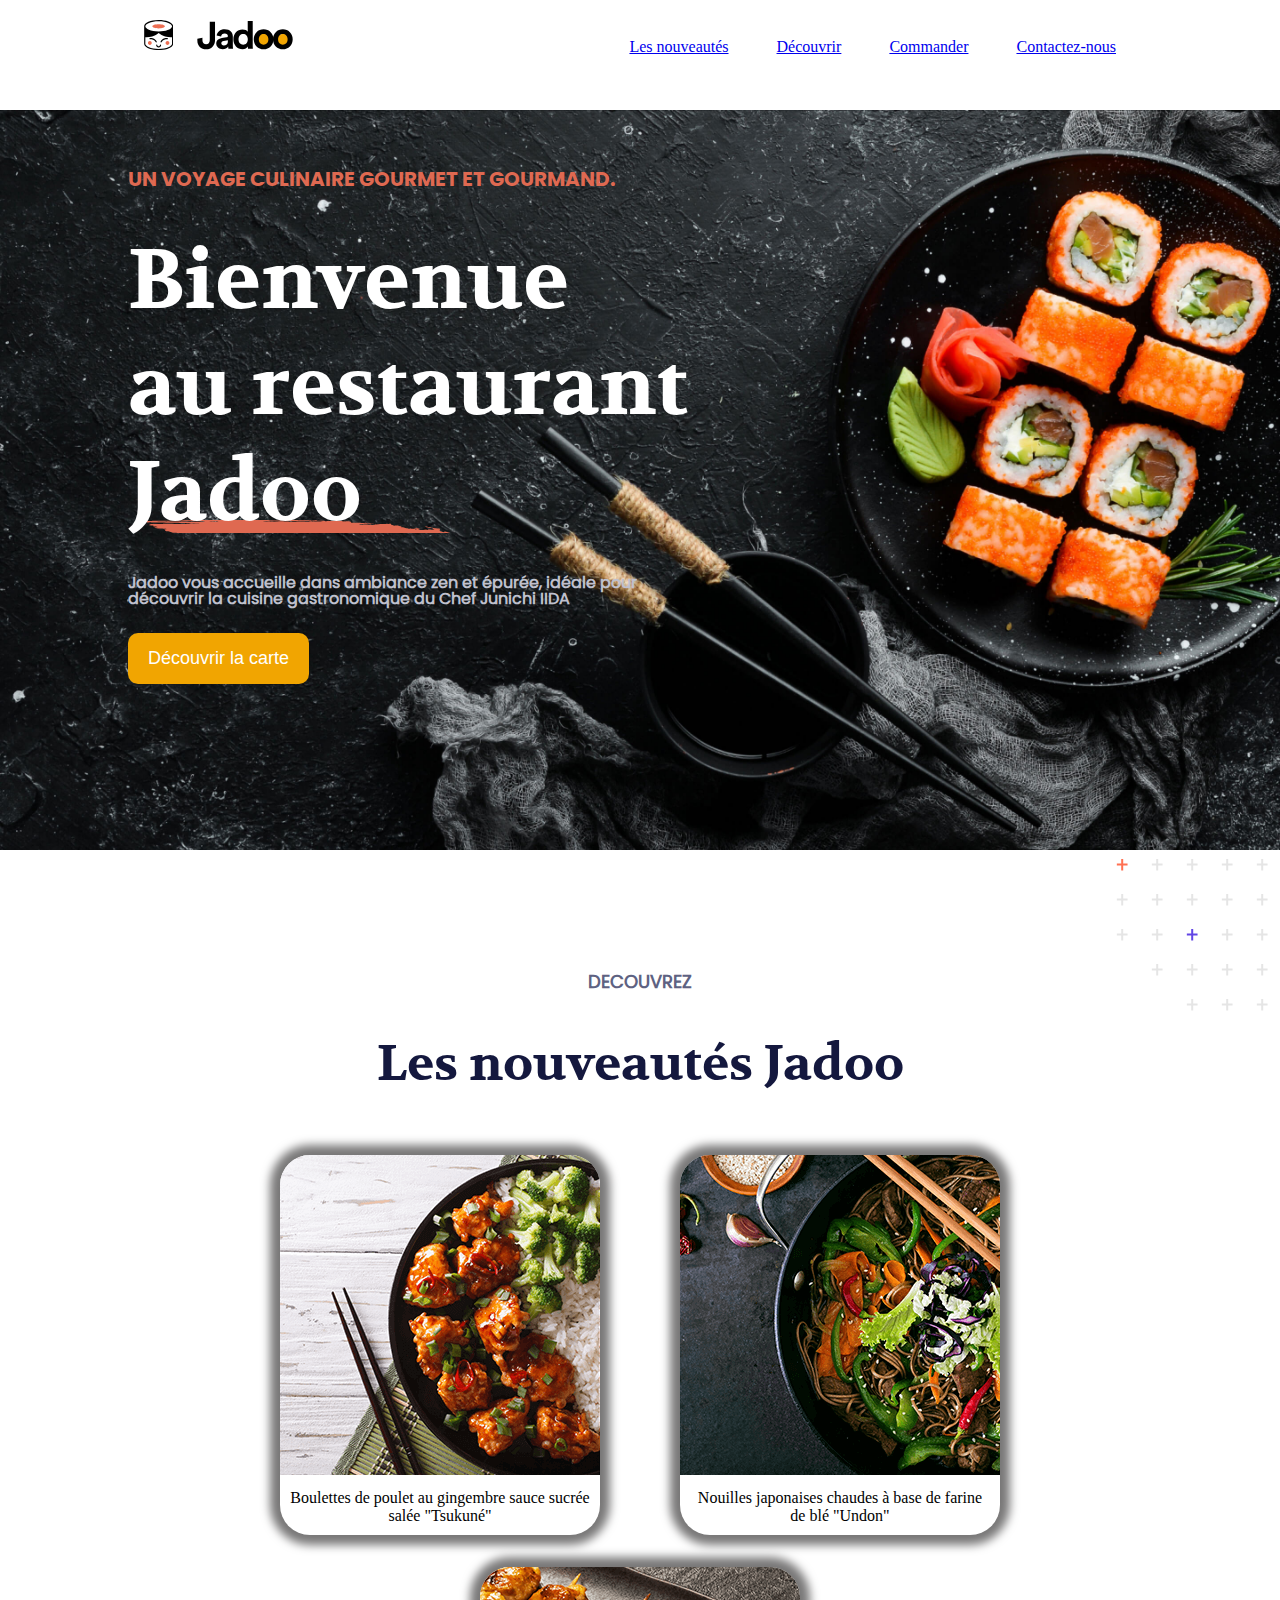
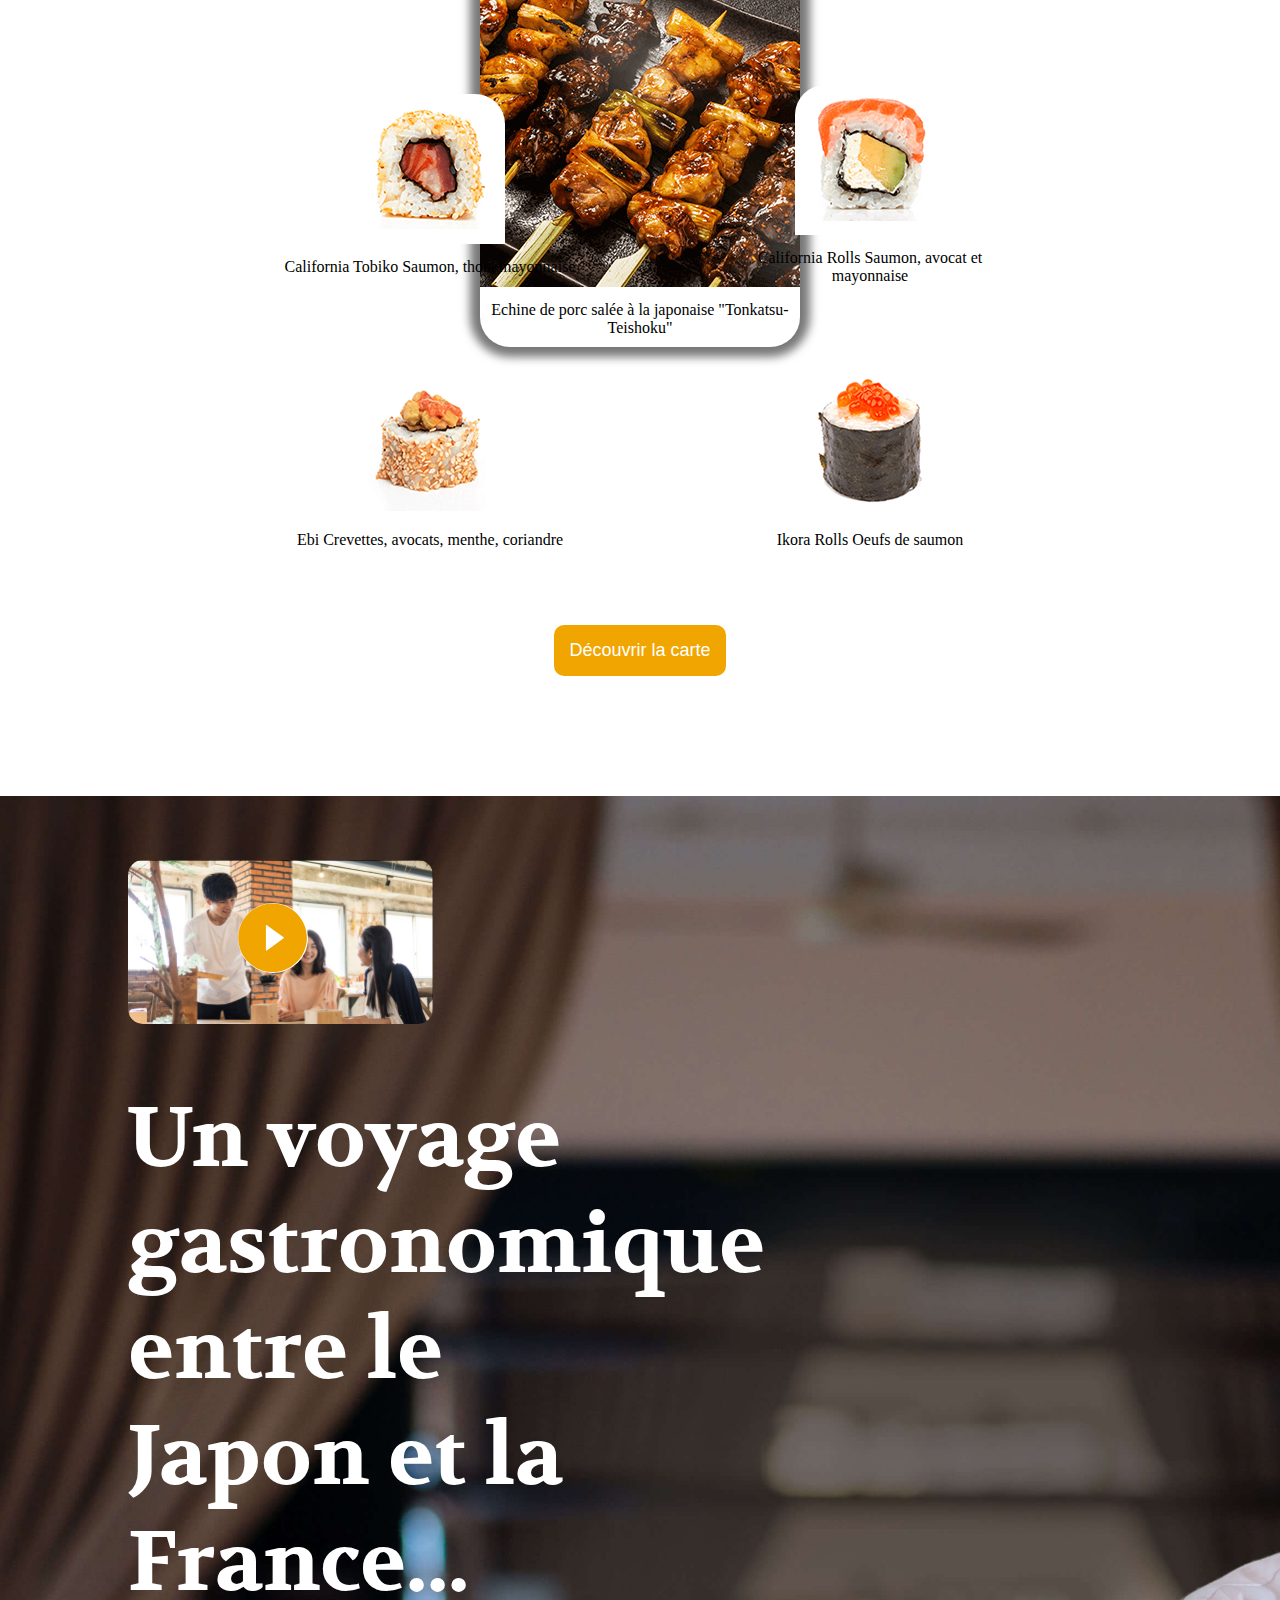
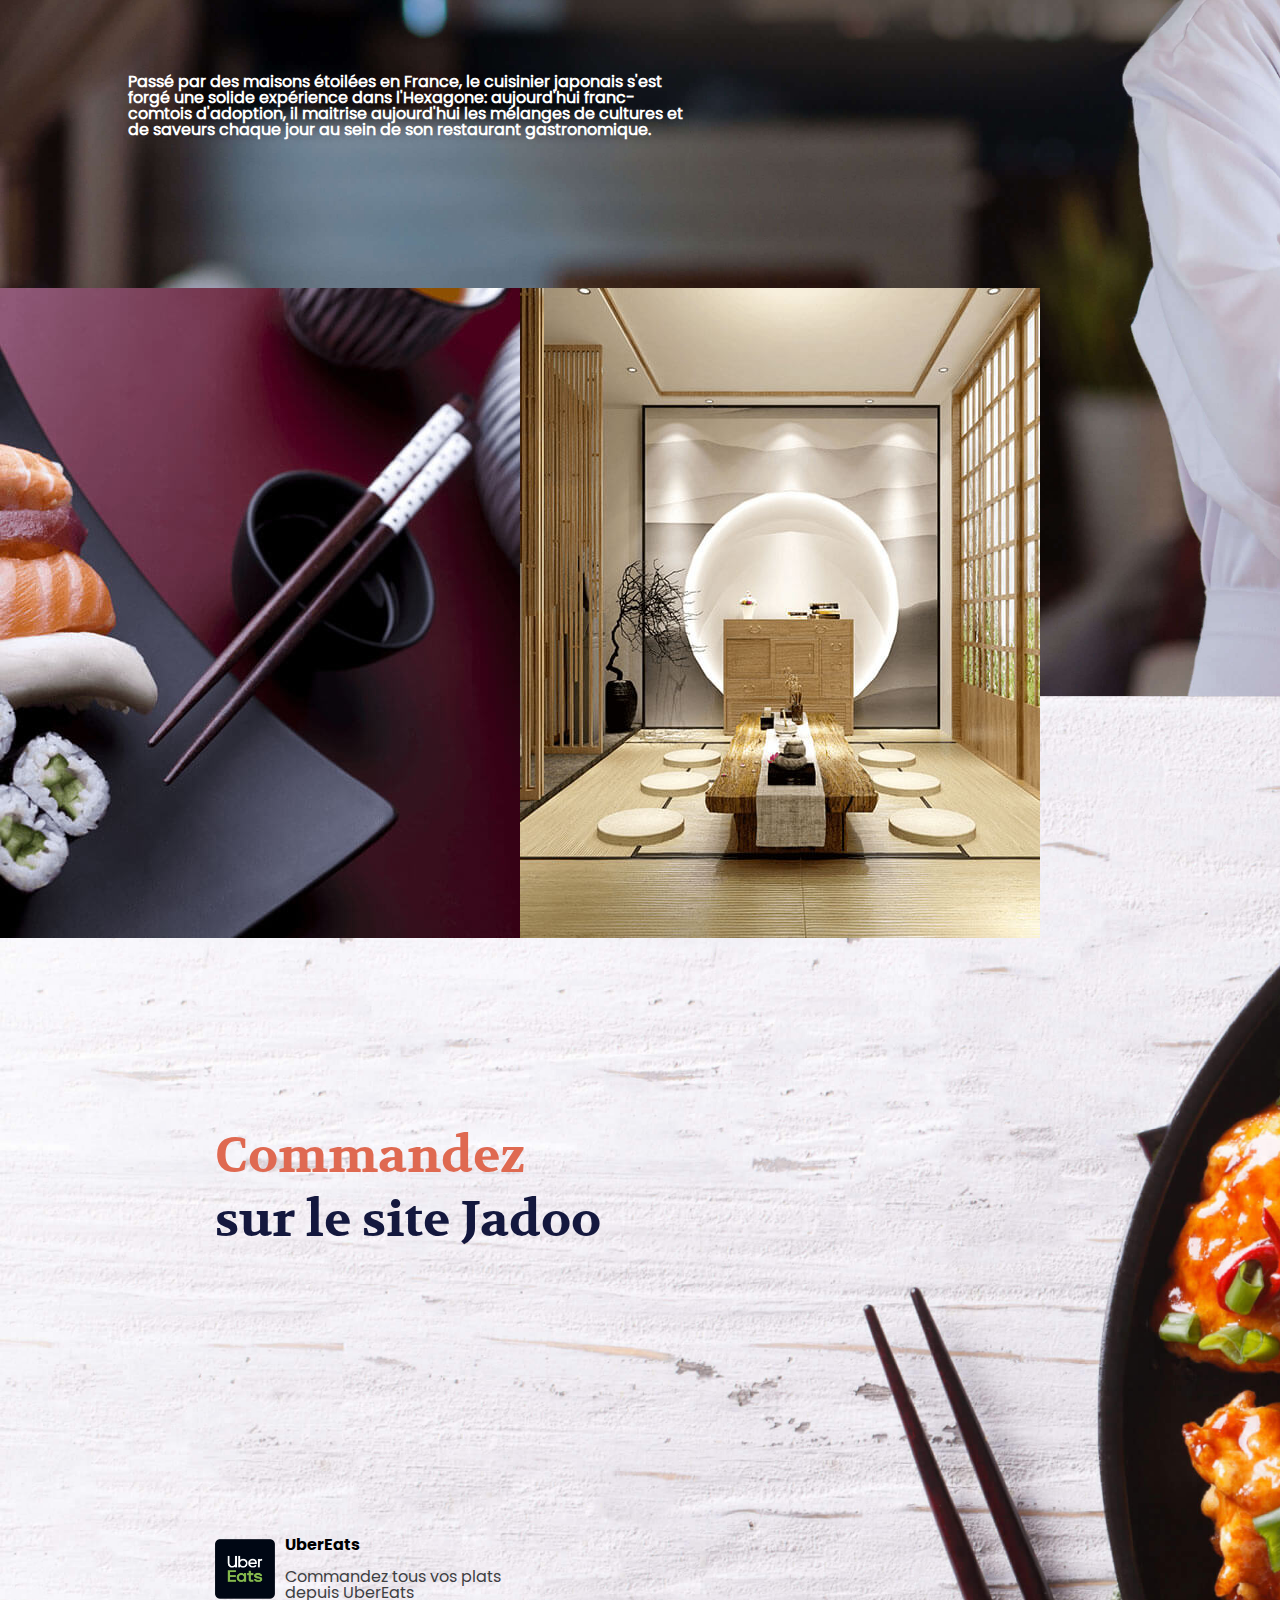
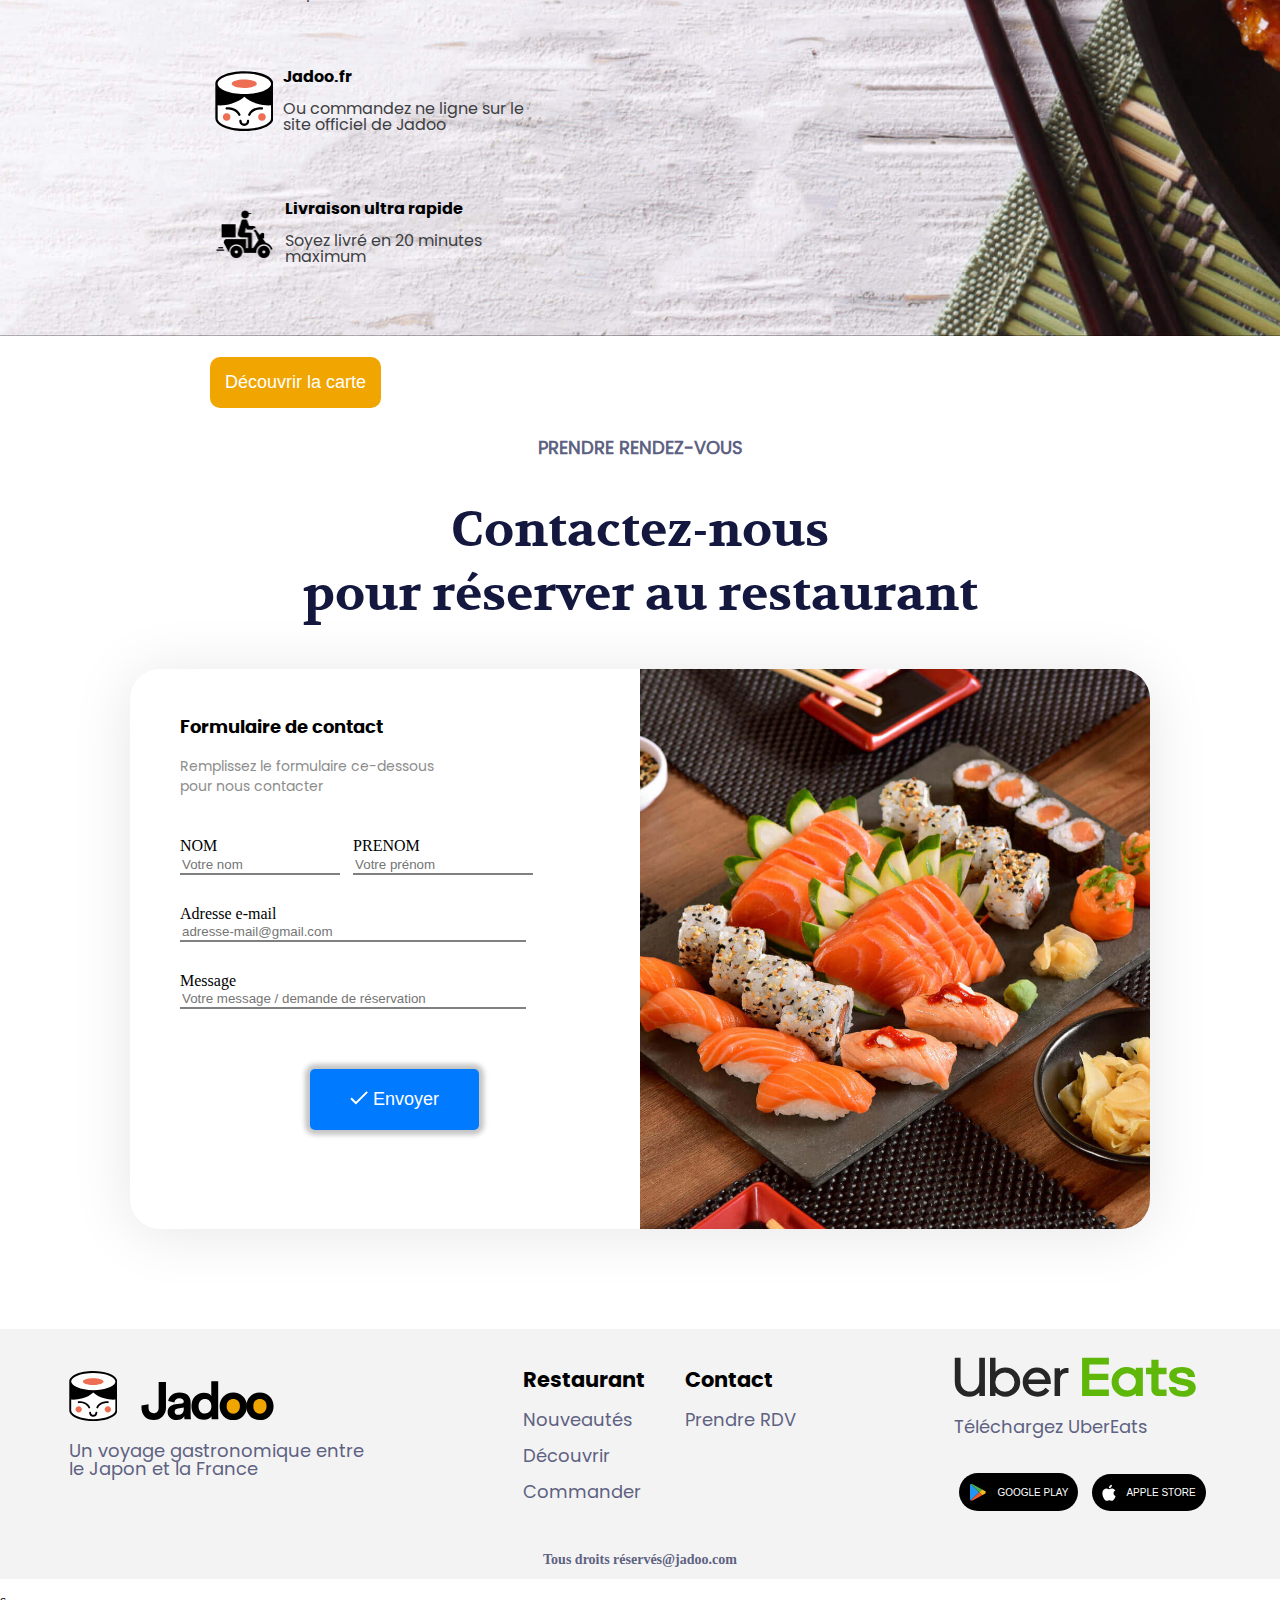
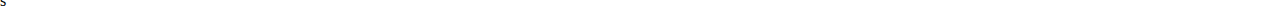
==== jadoo.html @ a207dadd "Signed-off-by: FR-Marie <marie.favre.rochex@gmail.com> jadoo html css non responsive" ====
<!DOCTYPE html>
<html lang="en">
<head>
    <meta charset="UTF-8">
    <meta http-equiv="X-UA-Compatible" content="IE=edge">
    <meta name="viewport" content="width=, initial-scale=1.0">
    <title>Document</title>
    <link rel="stylesheet" href="css/styles.css" type="text/css">
    <link rel="stylesheet" href="css/fonts.css">
</head>

<body>  
    <header>
    <div class="logo">
        <img src="img/logo_jadoo_1.svg" alt="le logo dessin">
        <img src="img/logo_jadoo_2.svg" alt="le logo Jadoo texte">
    </div>

<nav>
    <ul>
        <li id="menu-bouton-1" class="menu-bouton">
            <a href="#">Les nouveautés</a>
        </li>
        <li id="menu-bouton-2" class="menu-bouton">
            <a href="#">Découvrir</a>
        </li>
        <li id="menu-bouton-3" class="menu-bouton">
            <a href="#">Commander</a>
        </li>
        <li id="menu-bouton-4" class="menu-bouton">
            <a href="#">Contactez-nous</a>
        </li>
    </ul>
</nav>
    </header>

<!--SECTION1-->
    <section id="section1">

        <article class="article-1">
            <h3 class="texte-couleur-saumon">UN VOYAGE CULINAIRE GOURMET ET GOURMAND.</h3>
            <h1 class="souligne-texte-rose">Bienvenue <br> au restaurant <br> Jadoo</h1>
            <h5 class="texte-couleur-gris-1">Jadoo vous accueille dans ambiance zen et épurée, idéale pour découvrir la cuisine gastronomique du Chef Junichi IIDA</h5>
            <button class="bouton-jaune">Découvrir la carte</button>
        </article>

    </section>

<!--SECTION2-->
    <section id="section2">
        
        <h4>DECOUVREZ</h4>
        <h2>Les nouveautés Jadoo</h2>
            <div id="conteneur-nouveautés" class="conteneur-elements">
                <div class="conteneur-nouveautés conteneur-carte-en-ligne">

                    
                        <figure class="plat">
                            <img src="img/plat_1.png" alt="plat_1" title="plat_1">
                            <figcaption>Boulettes de poulet au gingembre sauce sucrée salée "Tsukuné"</figcaption>
                        </figure>
                    
                    
                        <figure class="plat">
                            <img src="img/plat_2.png" alt="plat_2" title="plat_2">
                            <figcaption>Nouilles japonaises chaudes à base de farine de blé "Undon"</figcaption>
                        </figure>
                    
                   
                        <figure class="plat">
                            <img src="img/plat_3.png" alt="plat_3" title="plat_3">
                            <figcaption>Echine de porc salée à la japonaise "Tonkatsu-Teishoku"</figcaption>
                        </figure>
                    
                </div>
            </div>

        <div id="conteneur-maki" class="conteneur-maki">
            <div class="conteneur-carte conteneur-carte-en-ligne">
                
                    <figure class="maki">
                        <img src="img/maki_1.png" alt="maki_1" title="maki_1">
                        <figcaption>California Tobiko
                        Saumon, thon, mayonnaise
                    </figcaption>
                    </figure>
                
                    <figure class="maki">
                        <img src="img/maki_2.png" alt="maki_2" title="maki_2">
                        <figcaption>California Rolls
                        Saumon, avocat et mayonnaise
                    </figcaption>
                    </figure>
                
                    <figure class="maki">
                        <img src="img/maki_3.png" alt="maki_3" title="maki_3">
                        <figcaption>Ebi
                        Crevettes, avocats, menthe, coriandre
                    </figcaption>
                    </figure>
                
                    <figure class="maki">
                        <img src="img/maki_4.png" alt="maki_4" title="maki_4">
                        <figcaption>Ikora Rolls
                        Oeufs de saumon
                    </figcaption>
                    </figure>
                
            </div>
        </div>
        <div class="decouvrir"><button class="bouton-jaune2">Découvrir la carte</button></div>
        
        
    </section>

<!--SECTION3-->
    <section id="section3">
        <div class="conteneur-video">
           <img src="img/visu_video.jpg" alt="Prévisualisation vidéo">
        </div>
        <div class="video-lecture-bouton">
            <img src="img/button_play.svg" alt="bouton lecture">
        </div>

    
<article class="article-1">
    <div>
        <h1 class="voyage-gastronomique">
        Un voyage <br> gastronomique entre le Japon et la France...
        </h1>
    </div>
        <h5 class="texte-blanc">Passé par des maisons étoilées en France, le cuisinier japonais s'est forgé une solide expérience dans l'Hexagone: aujourd'hui franc-comtois d'adoption, il maitrise aujourd'hui les mélanges de cultures et de saveurs chaque jour au sein de son restaurant gastronomique.</h5>
</article>

    <div class="photos-hors-champs">
        <img src="img/wrapper_illustration_1.jpg" alt="">
        <img src="img/wrapper_illustration_2.jpg" alt="">
    </div>

    </section>


 <!--SECTION4-->

     <section id="section4">
             <h4 class="rapide-et-pratique">RAPIDE ET PRATIQUE</h4>
             <h2 class="commandez">
                 <span class="texte-couleur-saumon">Commandez</span><br>
                 sur le site Jadoo
             </h2>

             <div class="conteneur-elements"></div>
             <div class="conteneur-commandes">

                 <figure class="commande-ubereats">
                     <img src="img/logo_uberEats.png" alt="ubereats" title="ubereats">
                     <figcaption>
                         <p class="texte-poppins-bold">UberEats</p>
                         <p class="texte-gris">Commandez tous vos plats depuis UberEats</p>
                     </figcaption>
                 </figure>

                 <figure class="commande-jadoo">
                     <img src="img/logo_jadoo_1.svg" alt="jadoo" title="jadoo">
                     <figcaption>
                         <p class="texte-poppins-bold">Jadoo.fr</p>
                         <p class="texte-gris">Ou commandez ne ligne sur le site officiel de Jadoo</p>
                     </figcaption>
                 </figure>

                 <figure class="livraison">
                    <img src="img/logo_transport.png" alt="livraison" title="livraison">
                    <figcaption>
                        <p class="texte-poppins-bold">Livraison ultra rapide</p>
                        <p class="texte-gris">Soyez livré en 20 minutes maximum</p>
                    </figcaption>
                    </figure>
             </div>

             <button class="bouton-jaune3">Découvrir la carte</button> 
</section>

 <!--SECTION5-->

<section id="section5">
    <h4 class="prendre-rendez-vous">PRENDRE RENDEZ-VOUS</h4>
    <h2 class="contactez-nous">Contactez-nous<br>pour réserver au restaurant</h2>

<!--FORMULAIRE-->

    <div class="conteneur-formes">

        <div class="forme-gauche">
            <div class="formulaire1">Formulaire de contact</div>
            <div class="formulaire2">Remplissez le formulaire ce-dessous<br>pour nous contacter</div>
        

        <form method="get" action="">
            <div class="formulaire-2-champs-inline">

             <span>
                <label for="NOM">NOM</label>
                <input type="text" id="NOM" placeholder="Votre nom">
             </span>
                   <span>
                    <label for="PRENOM">PRENOM</label>
                    <input type="text" id="PRENOM" placeholder="Votre prénom">
                   </span>

        
                    
            </div>

                <div class="email">
                    <label for="Adresse e-mail">Adresse e-mail</label>
                    <input type="text" id="Adresse e-mail" placeholder="adresse-mail@gmail.com">
                </div>

                <div class="message">
                    <label for="Message">Message</label>
                    <input type="text" required id="Message" placeholder="Votre message / demande de réservation">
                </div>
        </form>

        <button class="envoyer" value="submit">
            <img src="img/bouton_formulaire_coche.svg" alt="coche-formulaire">
            <span>Envoyer</span>
        </button>


        </div>

    <div class="forme-droite"></div>
</div>
</section>
<!--FOOTER-->

<footer>

    <div class="conteneur-elements">
        <div class="footer-logo">
            <div class="logo-1"><img src="img/logo_jadoo_1.svg" alt="logo-jadoo-1"></div>
            <div class="logo-2"><img src="img/logo_jadoo_2.svg" alt="logo-jadoo-2"></div>
            <p class="texte">Un voyage gastronomique entre <br> le Japon et la France</p>
        </div>

        <div class="footer-plan">
            <div class="restaurant">
                <p class="texte-titre">Restaurant</p>
                <p class="texte">Nouveautés</p>
                <p class="texte">Découvrir</p>
                <p class="texte">Commander</p>
            </div>

            <div class="contact">
                <p class="texte-titre">Contact</p>
                <p class="texte">Prendre RDV</p>
            </div>
        </div>

        <div class="footer-uber">
            <div class="image-uber-eats">
                <img src="img/logo_uberEats_2.svg" alt="logo-uverteats">
            </div>
            <p class="texte">Téléchargez UberEats</p>
            <div class="boutonA">
                <img src="img/" alt="">
            </div>
            <button class="bouton-google">
                <img src="img/logo_google_play.svg" alt="play store" title="play store">GOOGLE PLAY
            </button>
            <button class="bouton-apple">
                <img src="img/logo_apple.svg" alt="apple store" title="apple store">APPLE STORE
            </button>
        </div>

    </div>

    <h5 class="copyright">Tous droits réservés@jadoo.com</h5>s

</footer>



</body>
</html>
---- css/styles.css ----
html, body{
    margin: 0;
    padding: 0;
    box-sizing: border-box;
}

header{
    height: 70px;
    background-color: white;
    display: flex;
    position: sticky;
    top: 0%;
    padding: 20px;
    justify-content: space-between;
    z-index: 2;
}
.logo{
  margin-left: 10%;
}
nav{
    margin-right: 10%;
}
.logo img:first-child{
    margin-right: 20px;
    max-height: 100%;
    height: 30px;
}
header nav ul{
    display: flex;
    list-style-type: none;
    margin: 0%;
    padding-right: 20px;
    white-space: pre;
}

/* SECTION1*/

#section1{
    background-image: url("../img/illustration_principale.jpg");
    background-repeat: no-repeat;
    background-size: cover;
}
.souligne-texte-rose{
    background-image: url("../img/souligne_rose.svg");
    background-repeat: no-repeat;
    background-position: 10px 95%;
    margin: 40px 0 20px;
}
    
.article-1{
    
    width:565px;
    height: 700px;
    margin-left: 10%;
    padding-top: 40px;
}
h3{
    font-family: "poppins-bold";
    font-size: 20px;
    color: #df6951;
}

h1{
    font-family: "volkhov-bold";
    font-size: 84px;
    color: white;
    
}
.texte-couleur-gris-1{
    font-family: "poppins-regular";
    font-size: 16px;
    color: #bfc0cd;
}
.bouton-jaune{
    color: white;
    background-color: #f1a501;
    border-radius: 10px;
    cursor: pointer;
    font-size: 18px;
    font-family: Arial, Helvetica, sans-serif;
    padding: 15px 20px;
    border: none;
}

/* SECTION2*/

#section2{
    justify-content: center;
    background: url(../img/decor_1.svg) no-repeat white;
    background-position: 99% 0%;
    padding: 100px;
}

/*TITRES*/
h4{
    font-family: "poppins-regular";
    font-size: 18px;
    color: #5e6282;
    text-align: center;
}
h2 {
    font: 50px "volkhov-bold";
    color: #14183e;
    text-align: center;

}

/******PLATS******/

.conteneur-elements{
    display: flex;
    flex-wrap: wrap;
    width: 100%;
    align-items: center;
    justify-content: center;
}

.conteneur-nouveautés.conteneur-carte-en-ligne{
    display: flex;
    justify-content: center;
    align-items: center;
    flex-wrap: wrap;
}
figure{
    width: 320px;
    align-items: center;
    justify-content: center;
}
figure img{
    border-top-left-radius: 30px;
    border-top-right-radius: 30px;
}
figcaption{
    padding: 10px;
    text-align: center;
}
.plat{
    box-shadow: 0px 0px 10px 10px rgb(121, 120, 120);
    border-radius: 30px;
}

/******MAKIS******/

.conteneur-maki{
    padding: 10px;
    width: 100%;
    display: flex;
    flex-wrap: wrap;
    align-items: center;
    justify-content: center;
    margin-top: 300px;
}
.conteneur-carte.conteneur-carte-en-ligne{
    width: 100%;
    display: flex;
    flex-wrap: wrap;
    align-items: center;
    justify-content: center;
}
.maki img{
    justify-content: center;
    align-items: center;
}
.maki figcaption{
    justify-content: center;
    align-items: center;
    padding: 10px;
}
.maki{
    border-radius: 30px;
    display: block;
    padding: 20px;
    text-align: center;
}
.maki:hover{
    box-shadow: 0px 0px 10px 10px #df6951;
}
.decouvrir{
    text-align: center;
    margin: 20px 0px 20px 0px;
}

/*****BOUTON DECOUVRIR******/

.bouton-jaune2{
    color: white;
    background-color: #f1a501;
    border-radius: 10px;
    cursor: pointer;
    font-size: 18px;
    font-family: Arial, Helvetica, sans-serif;
    border: none;
    padding: 15px;
}
.bouton-jaune2{
    align-content: center;
    justify-content: center;
}

/*****SECTION3*****/

#section3{
    height: 1500px;
    background-image: url("../img/illustration_chef.jpg");
    background-repeat: no-repeat;
    background-size: cover;
}
.conteneur-video img{
    margin-top: 5%;
    margin-left: 10%;
    width: 305px;
    height: 164px;
    border-radius: 15px;
}
.video-lecture-bouton{
    cursor: pointer;
    position: relative;
    width: 70px;
    height: 70px;
    margin-left: 10%;
    top: -125px;
    left: 110px;
    background: white;
    border: white;
    border-radius: 50px;
    z-index: 1;
}
.voyage-gastronomique{
    margin-top: -50px;
}
.texte-blanc{
    max-width: 100%;
    font-family: "poppins-regular";
    font-size: 16px;
    color: white;
}

.photos-hors-champs{
    position: absolute;
    flex-wrap: wrap;
    margin: 50px 0px 0px 0px;
    display: flex;
}

/******SECTION4******/

#section4{
    padding: 20px;
    height: 1200px;
    background-image: url(../img/illustration_commander.jpg);
    background-repeat: no-repeat;
    background-size: cover;
}
.rapide-et-pratique{
    font: 18px "poppins-regular";
    font-weight: 600;
    color: #5e6282;
    margin-top: 350px;
    margin-left: -1500px;
}
.commandez{
    width: 500px;
    margin-left: 195px;
    text-align: left;
}
.texte-couleur-saumon {
    color: #df6951;
}

/*****COMMANDES******/

.commande-ubereats{
    display: flex;
    margin-left: 195px;
    
}
.commande-jadoo{
    display: flex;
    margin-left: 195px;
}
.livraison{
    display: flex;
    margin-left: 195px;
}

/*****........................*****/

.texte-poppins-bold{
    font-family: "poppins-bold";
    font-size: 16px;
    text-align: left;
}

.texte-gris{
    font-family: "poppins-regular";
    color: #3e3f43;
    text-align: left;
}

/*****........................*****/

.commande-ubereats img{
    width: 60px;
    height: 60px;
    border-radius: 0;
}
.commande-jadoo img{
    width: 60px;
    height: 60px;
    border-radius: 0;
}
.livraison img{
    width: 60px;
    height: 60px;
    border-radius: 0;
}
.bouton-jaune3{
    color: white;
    background-color: #f1a501;
    border-radius: 10px;
    cursor: pointer;
    font-size: 18px;
    font-family: Arial, Helvetica, sans-serif;
    border: none;
    padding: 15px;
    margin-left: 190px;
    margin-top: 50px;
}

/*******SECTION5******/

#section5{
    position: relative;
    padding: 80px;
    padding-bottom: 100px;
}
.conteneur-formes{
    width: 1020px;
    height: 560px;
}
.conteneur-formes{ 
    display: table;
    width: 100%;
    box-shadow: 0px 4px 61px 0px rgb(0 0 0 / 10%);
    border-radius: 30px;
    max-width: 1020px;
    margin: auto;
}
.forme-droite, .forme-gauche{
    display: table-cell;
    width: 50%;
    height: 100%;
    vertical-align: top;
    text-align: left;
}
.forme-gauche{
    padding: 50px;
    border-top-left-radius: 30px;
    border-bottom-left-radius: 30px;
}
.forme-droite{
    background: url(../img/illustration_formulaire.jpg) no-repeat;
    background-size: cover;
}
.forme-droite {
    border-top-right-radius: 30px;
    border-bottom-right-radius: 30px;
}
.formulaire1{
    font-size: 18px;
    font-family: "poppins-bold";
    color: black;
}
.formulaire2{
    color: #8d8d8d;
    line-height: 20px;
    font-family: "poppins-regular";
    font-size: 14px;
}
.formulaire2{
    padding-top: 20px;
}

/*******CHAMPS********/

.formulaire-2-champs-inline{
    display: flex;
    margin-top: 40px;
    width: 100%;
    width: 90%;
}
.email{
    display: grid;
    margin: 30px;
    margin-left: 0px;
}
.message{
    display: grid;
    margin: 30px;
    margin-left: 0px;
}
input{
    border: none;
    border-bottom: 2px solid gray;
    width: 90%;
}
.envoyer{
    color: white;
    background-color: #007aff;;
    padding: 20px 40px;
    border-radius: 5px;
    border: none;
    cursor: pointer;
    margin-top: 30px;
    margin-left: 130px;
    box-shadow: 0px 0px 5px 5px rgb(197, 197, 197);
    font-size: 18px;
}
.envoyer:hover{
    background-color: #26da26;
}

/*******FOOTER*********/

footer{
    display: block;
    width: 100%;
    background-color: #f3f3f3;
    height: 250px;
    align-items: center;
}
.conteneur-elements{
    display: flex;
    flex-wrap: wrap;
    width: 100%;
    align-items: center;
    height: 200px;
    justify-content: space-around;
}

/**GAUCHE**/
.footer-logo{
    display: block;
    align-items: center;
    max-width: 100%;
}
.logo-1, .logo-2{
    display: inline-flex;
}
.logo-1 img{
    height: 50px;
}
.logo-2 img{
    padding-left: 20px;
    height: 40px;
}
.texte{
    font-size: 20px;
    font-family: "poppins-regular";
    color: #5e6282;
}
/**MILIEU**/
.footer-plan{
    display: flex;
    justify-content: center;
}
.texte-titre{
    font-family: "poppins-bold";
    font-size: 21px;
}
.texte{
    font-family: "poppins-regular";
    font-size: 18px;
    color: #5e6282;
}
.restaurant, .contact{
    margin: 20px;
}
/**DROITE**/
.footer-uber{
    align-items: center;
    max-width: 100%;
}
.image-uber-eats img{
    height: 40px;
}
.bouton-google, .bouton-apple{
    padding: 10px;
    background-color: black;
    border-radius: 30px;
    color: white;
    border: none;
    transition: 0.2s;
    margin: 0 5px 0 5px;
    font-size: 10px;
    display: inline-flex;
    align-items: center;
}
.bouton-apple img{
    margin: 0 10px 0 0;
}
.bouton-google img{
    margin: 0 10px 0 0;
}



/***COPYRIGHT**/
.copyright{
    text-align: center;
    color: #5e6282;
    font-size: 14px;
}
---- css/fonts.css ----
/*Intégration des polices d'écritures Poppins (bold-italic-regular) et Volkhov (bold-italic-regular)*/

@font-face {
    font-family: 'poppins-bold';
    src: url('../fonts/poppins-bold.woff2') format('woff2'), url('../fonts/poppins-bold.woff') format('woff');
    font-weight: normal;
    font-style: normal;
}

@font-face {
    font-family: 'poppins-italic';
    src: url('../fonts/poppins-italic.woff2') format('woff2'), url('../fonts/poppins-italic.woff') format('woff');
    font-weight: normal;
    font-style: normal;
}

@font-face {
    font-family: 'poppins-regular';
    src: url('../fonts/poppins-regular.woff2') format('woff2'), url('../fonts/poppins-regular.woff') format('woff');
    font-weight: normal;
    font-style: normal;
}

@font-face {
    font-family: 'volkhov-bold';
    src: url('../fonts/volkhov-bold.woff2') format('woff2'), url('../fonts/volkhov-bold.woff') format('woff');
    font-weight: normal;
    font-style: normal;
}

@font-face {
    font-family: 'volkhov-italic';
    src: url('../fonts/volkhov-italic.woff2') format('woff2'), url('../fonts/volkhov-italic.woff') format('woff');
    font-weight: normal;
    font-style: normal;
}

@font-face {
    font-family: 'volkhov-regular';
    src: url('../fonts/volkhov-regular.woff2') format('woff2'), url('../fonts/volkhov-regular.woff') format('woff');
    font-weight: normal;
    font-style: normal;
}

@font-face {
    font-family: 'open-sans-regular';
    src: url('../fonts/OpenSans-Regular.woff2') format('woff2'), url('../fonts/OpenSans-Regular.woff') format('woff');
    font-weight: normal;
    font-style: normal;
}

@font-face {
    font-family: 'open-sans-bold';
    src: url('../fonts/OpenSans-Bold.woff2') format('woff2'), url('../fonts/OpenSans-Bold.woff') format('woff');
    font-weight: normal;
    font-style: normal;
}
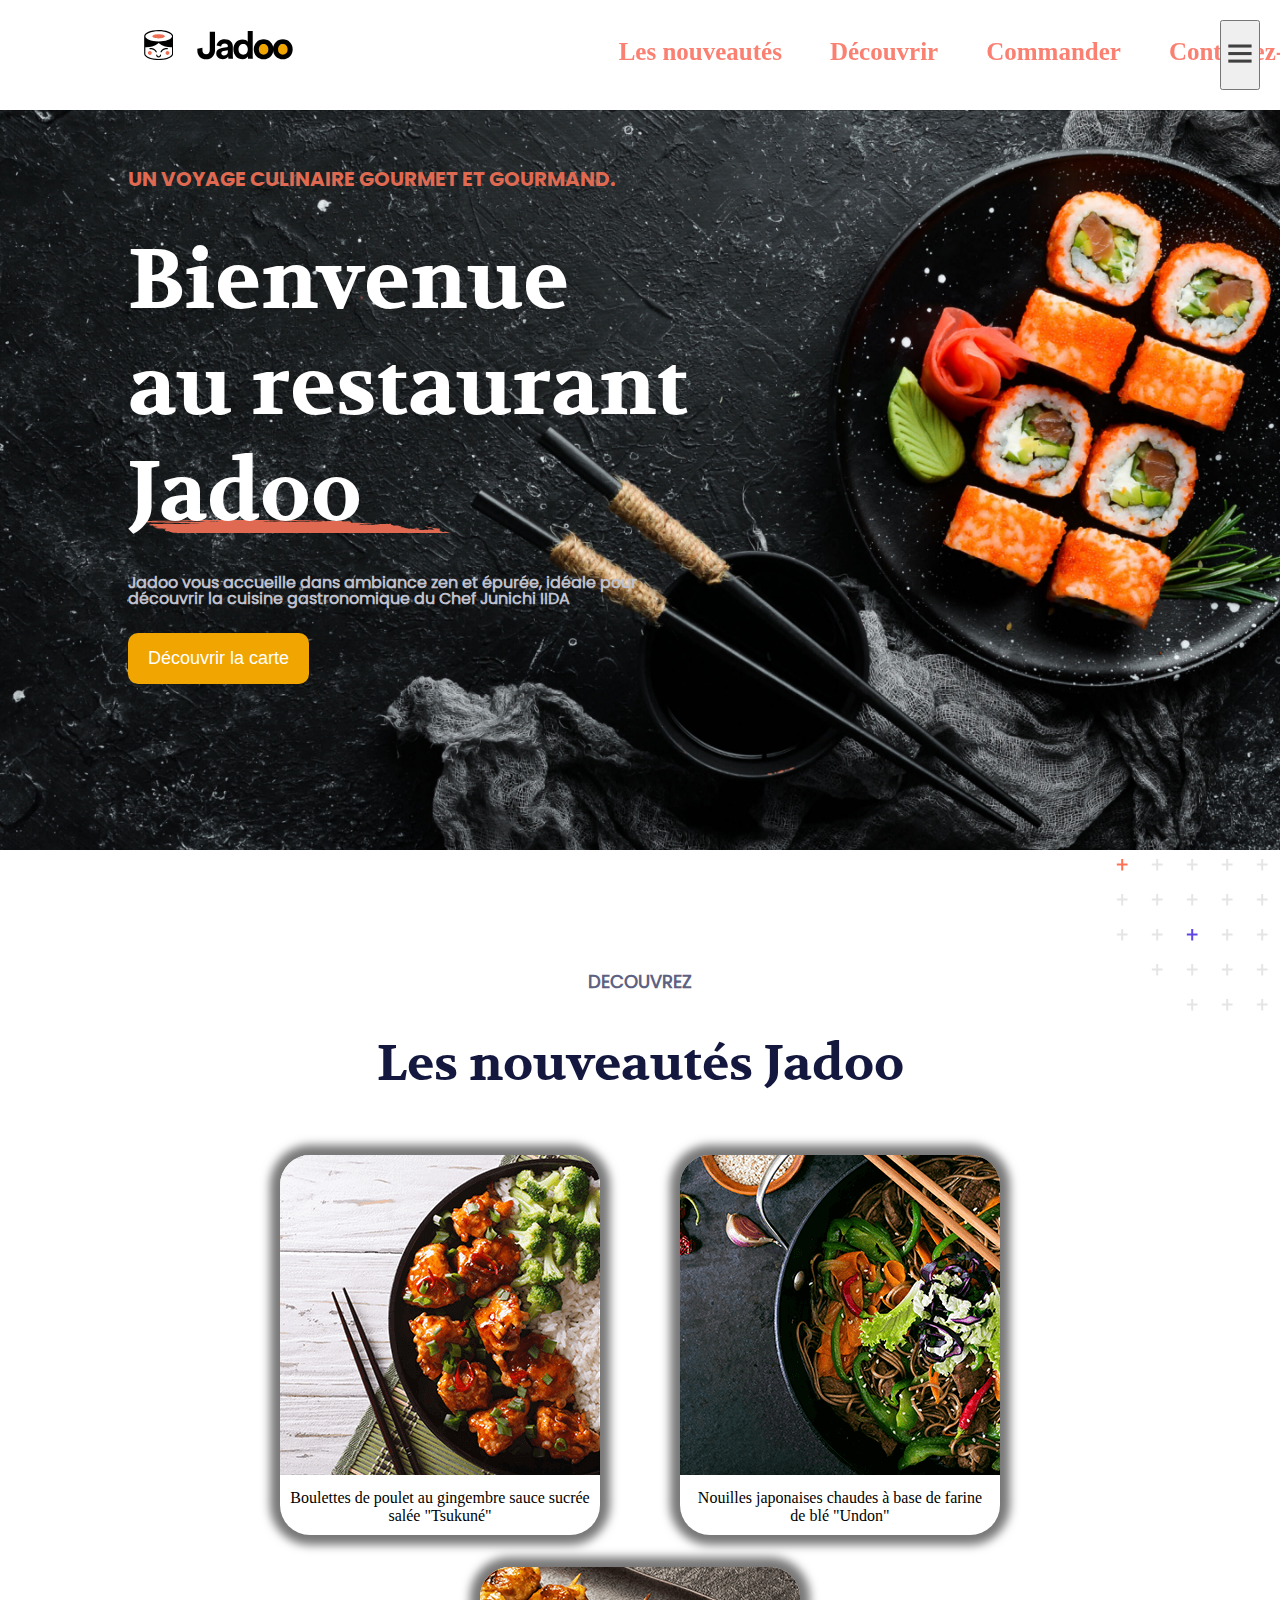
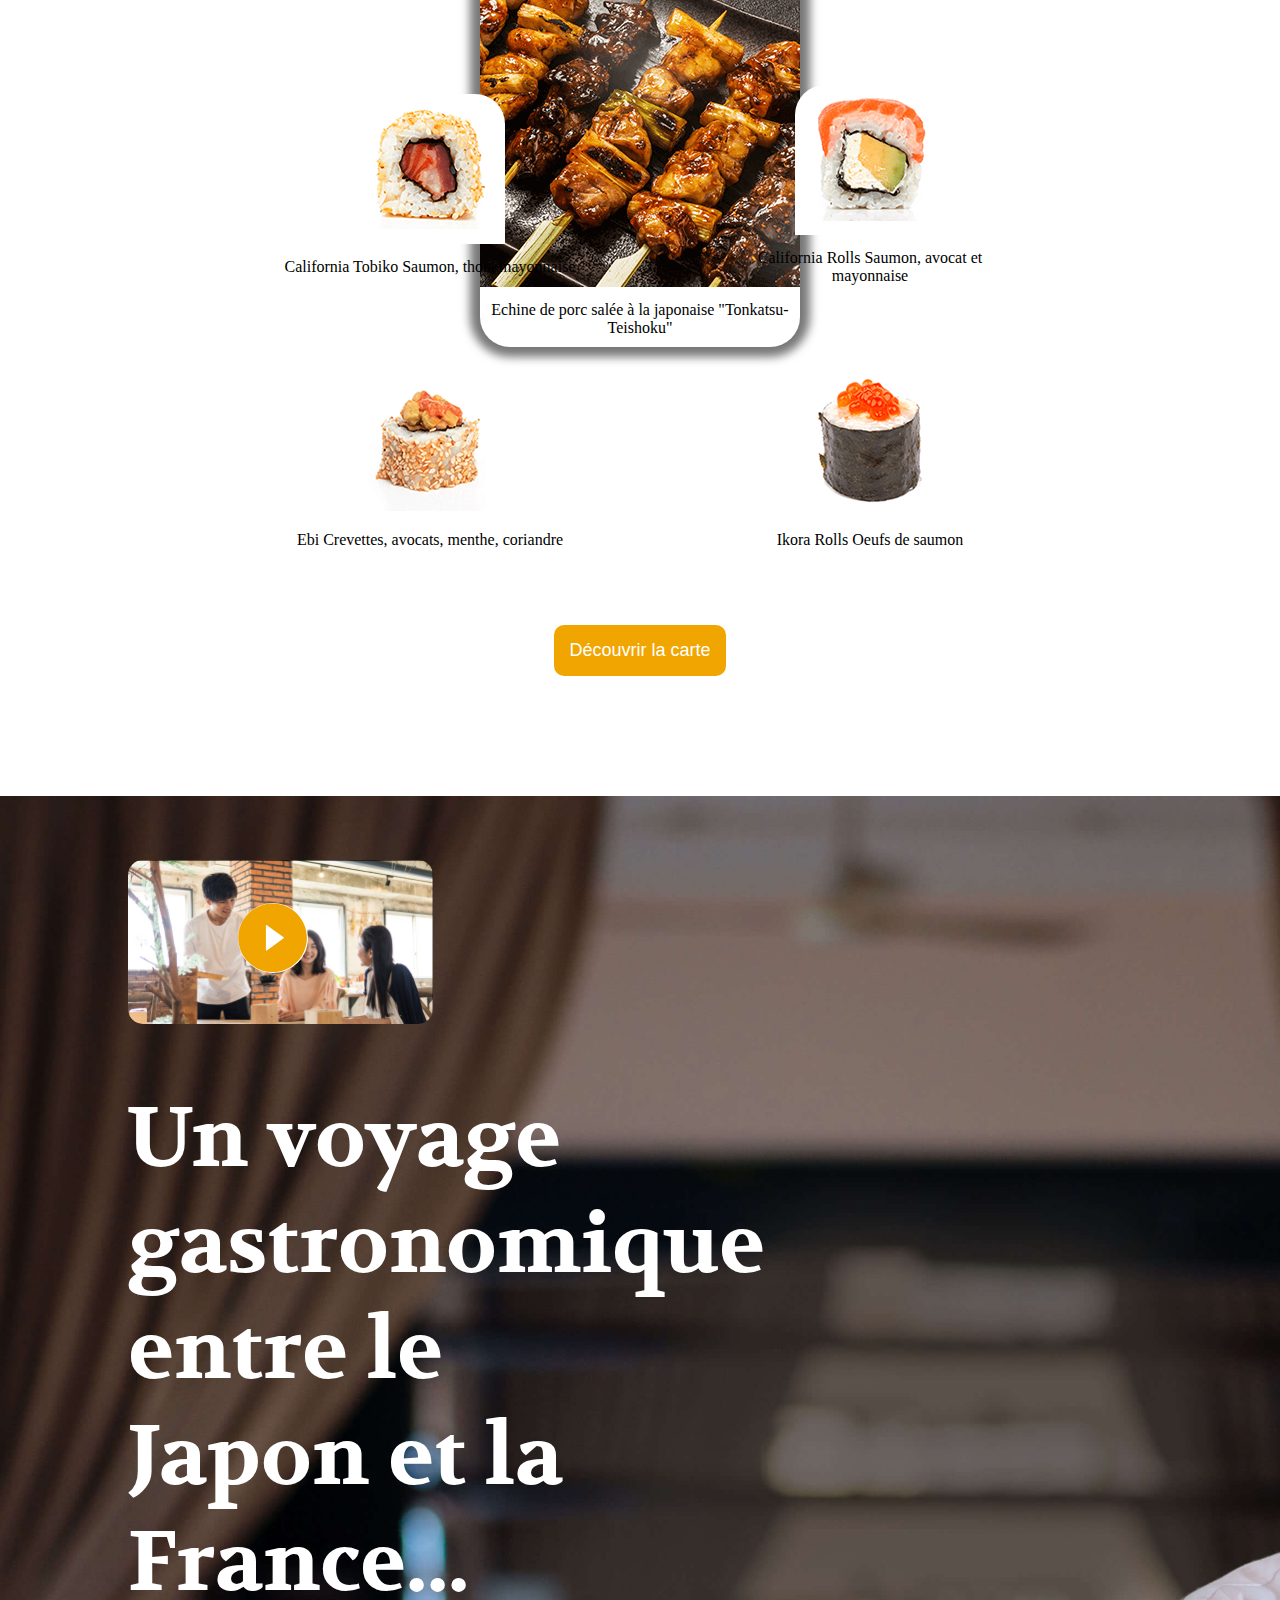
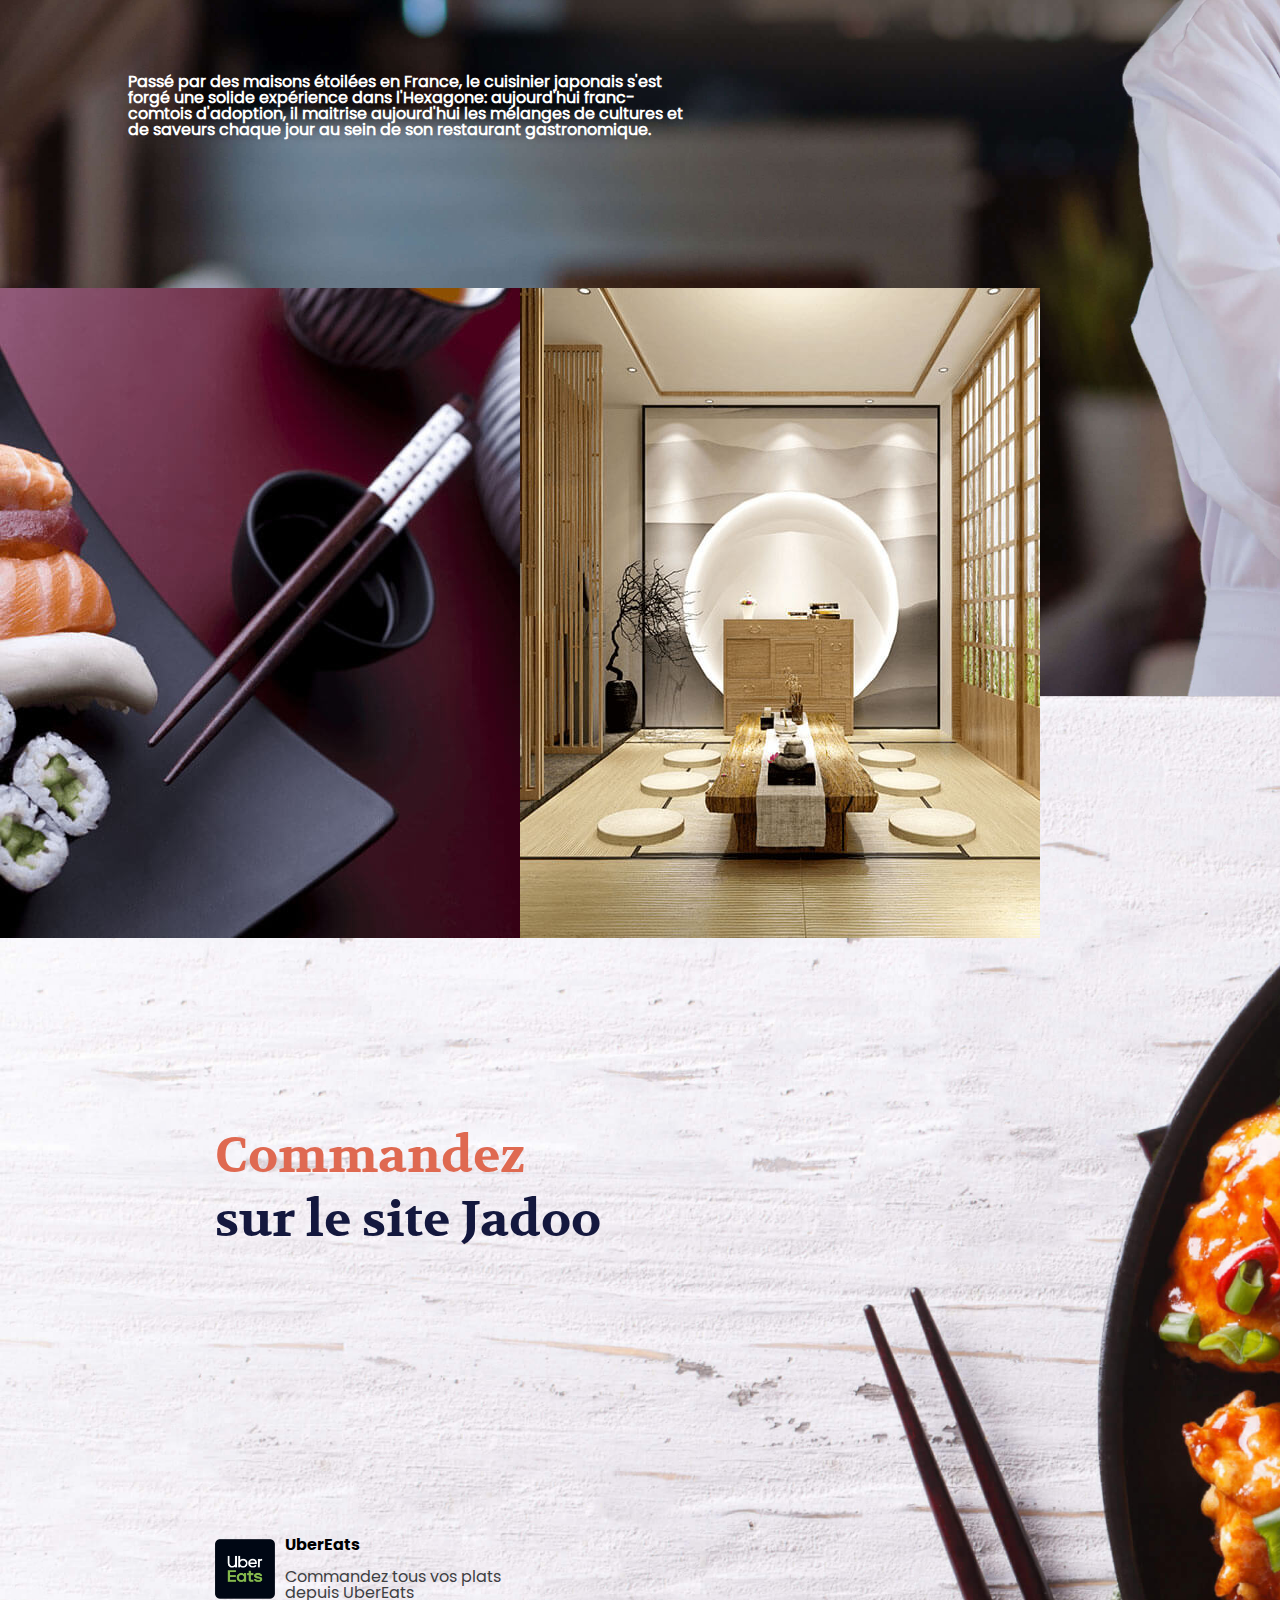
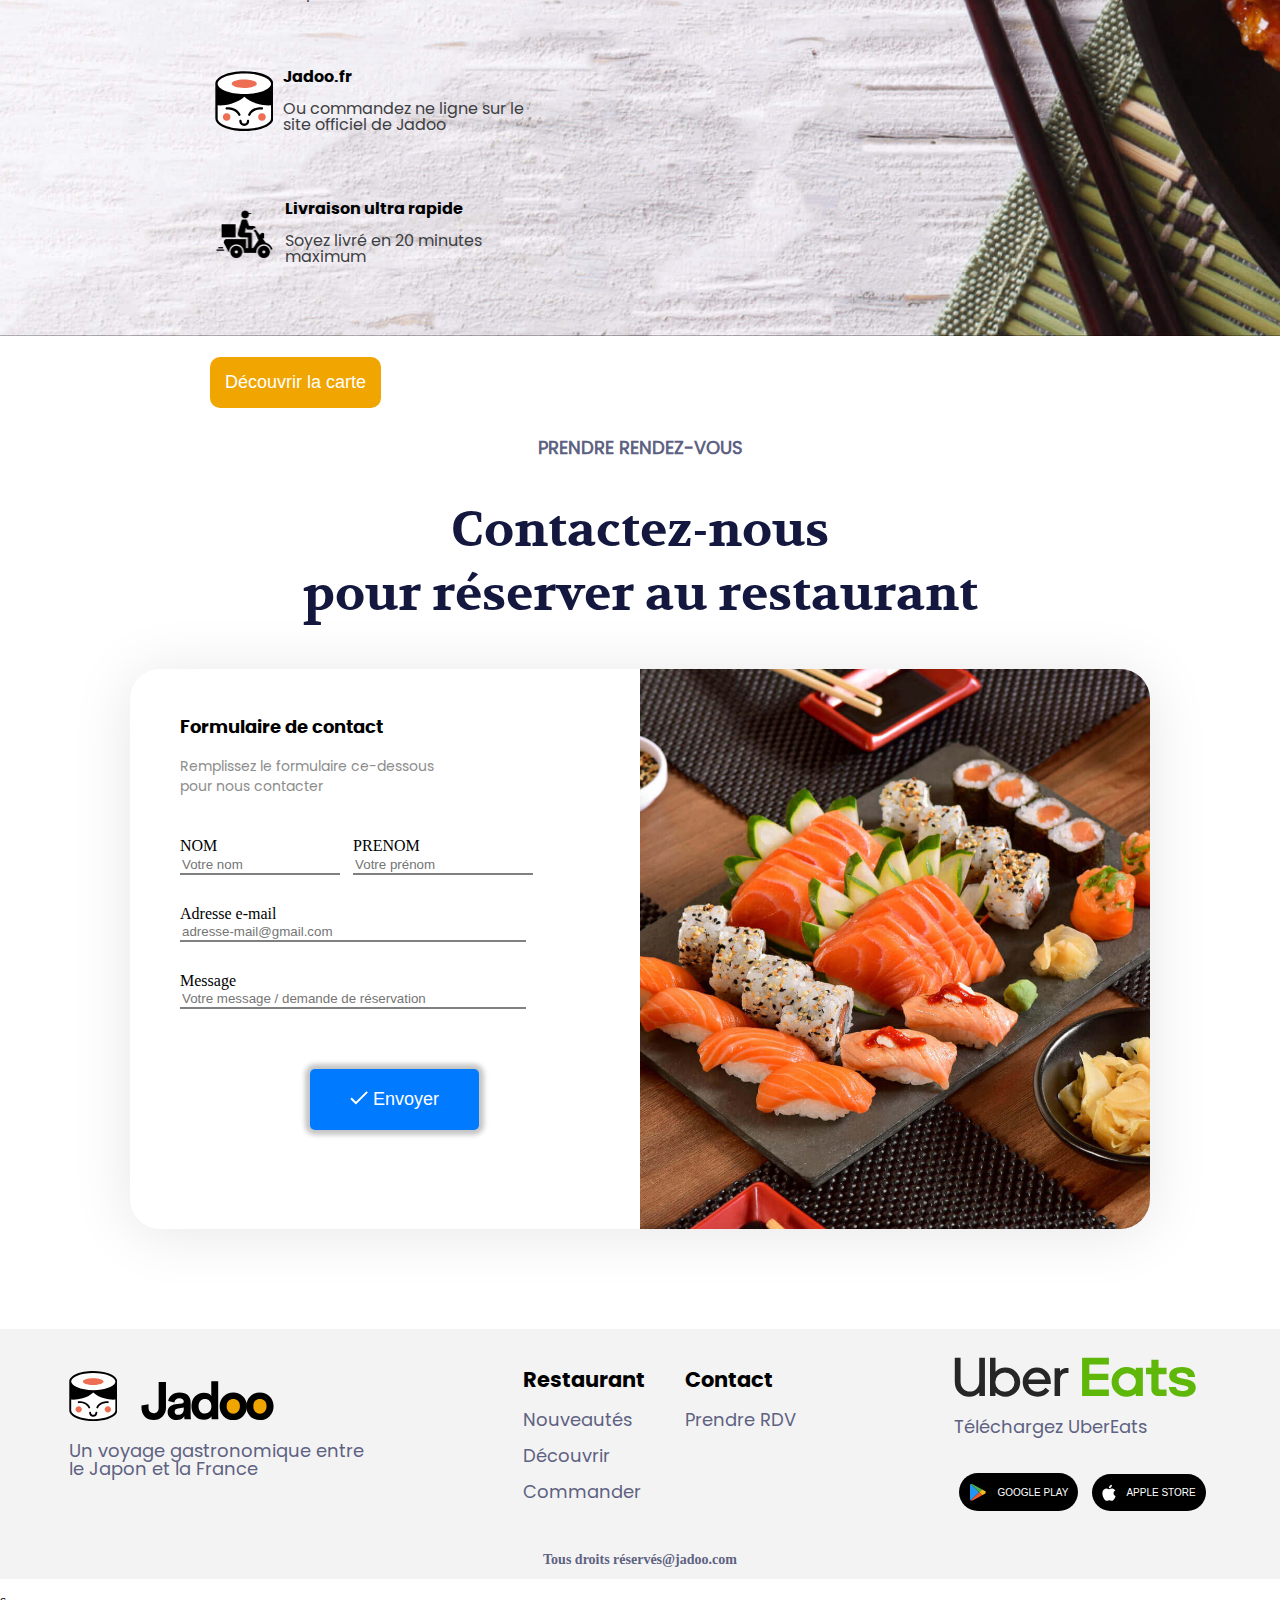
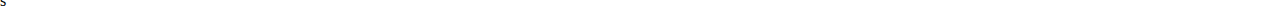
==== commit 010def22: "Signed-off-by: FR-Marie <marie.favre.rochex@gmail.com> -Ajout du bouton menu burger -Modif boutons n" ====
--- a/jadoo.html
+++ b/jadoo.html
@@ -4,7 +4,8 @@
     <meta charset="UTF-8">
     <meta http-equiv="X-UA-Compatible" content="IE=edge">
     <meta name="viewport" content="width=, initial-scale=1.0">
-    <title>Document</title>
+    <meta description="Restaurant Asiatique à Grenoble">
+    <title>Restaurant Jadoo</title>
     <link rel="stylesheet" href="css/styles.css" type="text/css">
     <link rel="stylesheet" href="css/fonts.css">
 </head>
@@ -32,6 +33,9 @@
         </li>
     </ul>
 </nav>
+
+    <button class="menu-burger"> <img src="img/burger_icon.svg" alt="menu-burger" title="ouvrir-menu-responsive"></button>
+
     </header>
 
 <!--SECTION1-->
--- a/css/styles.css
+++ b/css/styles.css
@@ -16,9 +16,17 @@
 }
 .logo{
   margin-left: 10%;
+  padding-top: 10px;
+}
+a{
+    text-decoration: none;
+    color: salmon;
+    font-weight: bold;
+    font-size: 25px;
 }
 nav{
-    margin-right: 10%;
+    margin-right: -30%;
+    
 }
 .logo img:first-child{
     margin-right: 20px;
--- a/css/fonts.css
+++ b/css/fonts.css
@@ -1,4 +1,4 @@
-/*Intégration des polices d'écritures Poppins (bold-italic-regular) et Volkhov (bold-italic-regular)*/
+/*Intégration des polices (bold-italic-regular) et Volkhov (bold-italic-regular)*/
 
 @font-face {
     font-family: 'poppins-bold';
